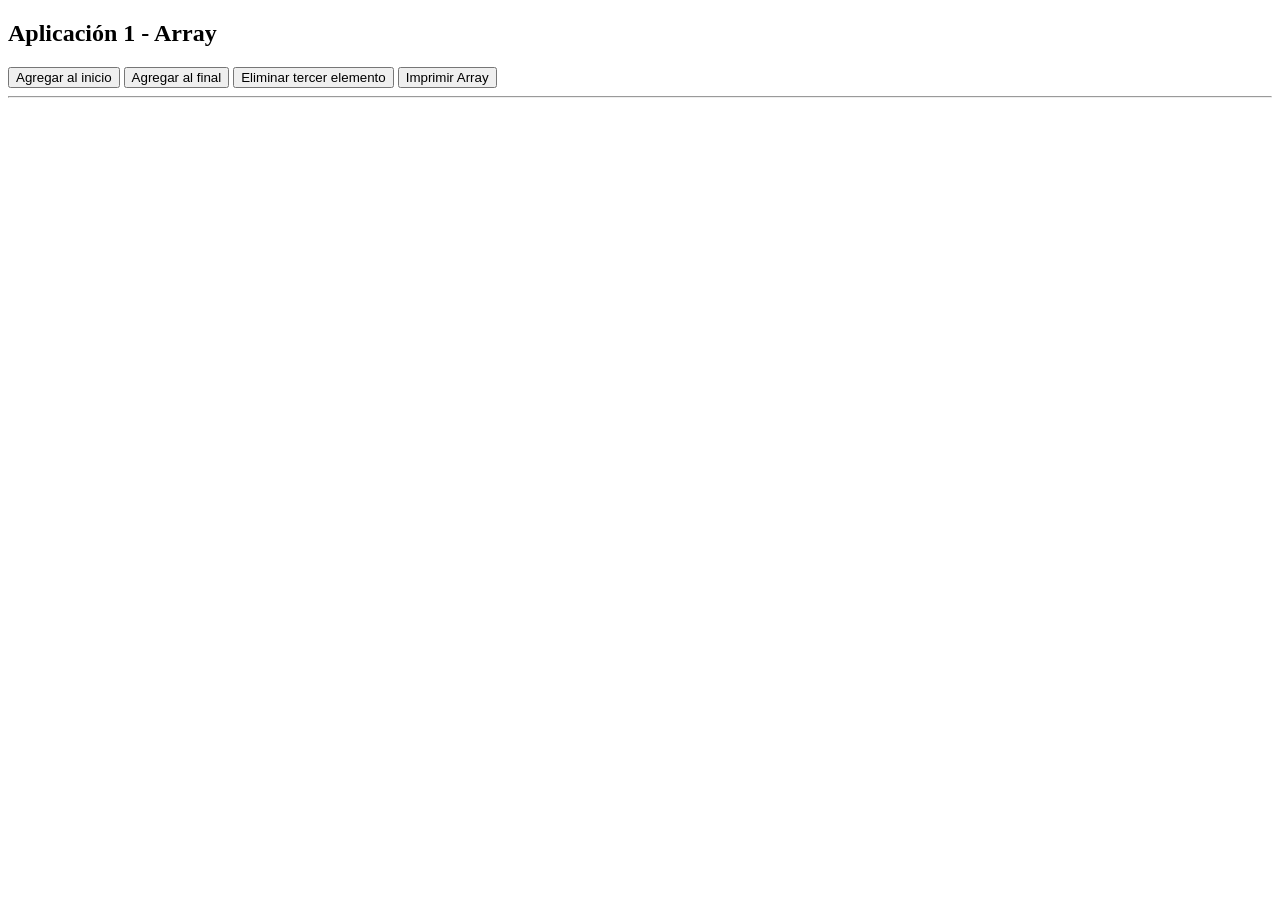
==== app1/index.html @ b0537ecf "Primera entrega del taller" ====
<!DOCTYPE html>
<html lang="es">
<head>
<meta charset="UTF-8">
<title>Aplicación 1</title>
</head>

<body>

<h2>Aplicación 1 - Array</h2>

<button onclick="agregarInicio()">Agregar al inicio</button>

<button onclick="agregarFinal()">Agregar al final</button>

<button onclick="eliminarTercero()">Eliminar tercer elemento</button>

<button onclick="imprimirArray()">Imprimir Array</button>

<hr>

<div id="resultado"></div>

<script src="script.js"></script>

</body>
</html>
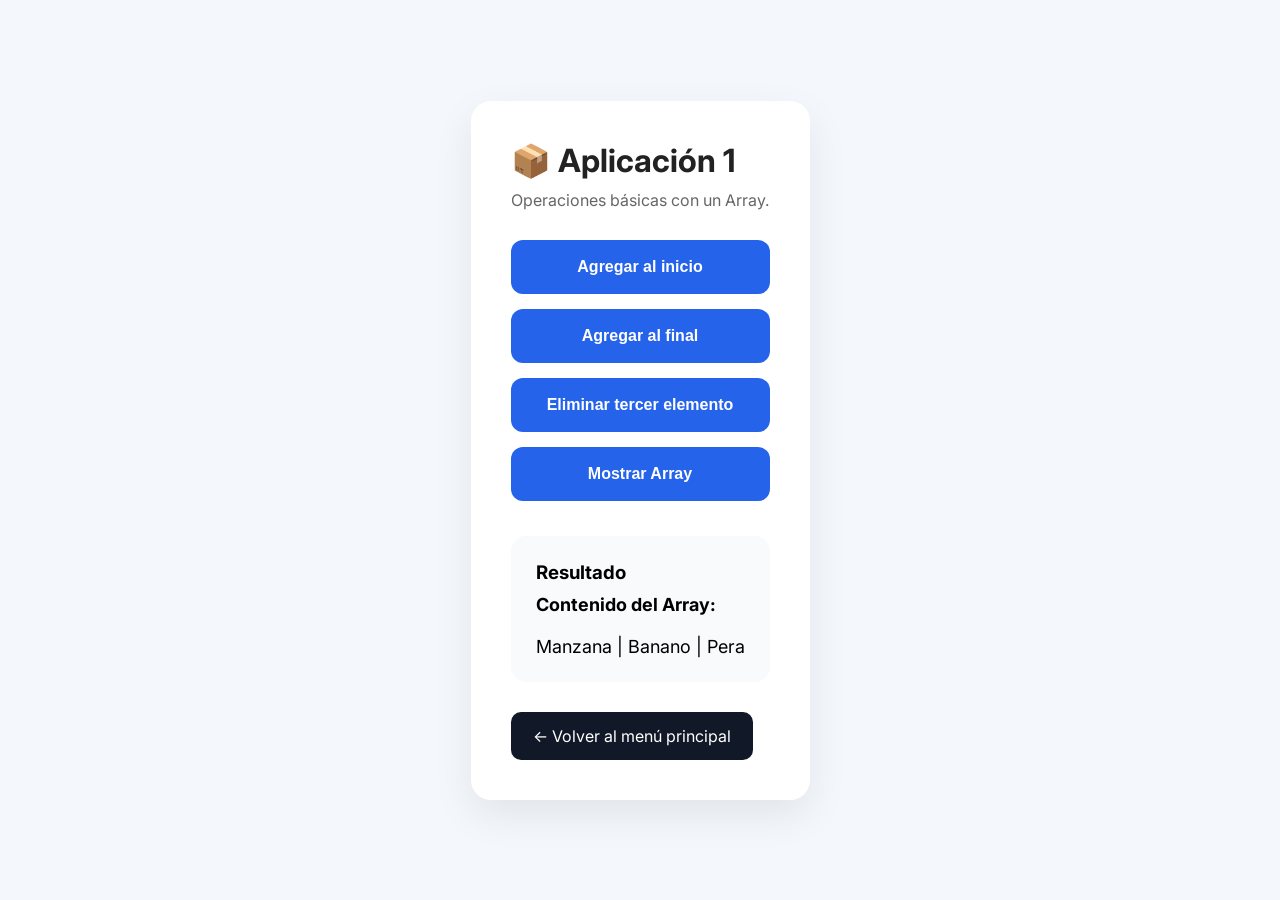
==== commit 6f5503ee: "Rediseño de la aplicación 1" ====
--- a/app1/index.html
+++ b/app1/index.html
@@ -1,13 +1,29 @@
 <!DOCTYPE html>
 <html lang="es">
 <head>
-<meta charset="UTF-8">
-<title>Aplicación 1</title>
+    <meta charset="UTF-8">
+    <meta name="viewport" content="width=device-width, initial-scale=1.0">
+    <title>Aplicación 1 - Array</title>
+
+    <link rel="stylesheet" href="style.css">
+
+    <link rel="preconnect" href="https://fonts.googleapis.com">
+    <link rel="preconnect" href="https://fonts.gstatic.com" crossorigin>
+
+    <link href="https://fonts.googleapis.com/css2?family=Inter:wght@300;400;500;600;700&display=swap" rel="stylesheet">
 </head>
 
 <body>
 
-<h2>Aplicación 1 - Array</h2>
+<div class="container">
+
+<div class="card">
+
+<h1>📦 Aplicación 1</h1>
+
+<p>Operaciones básicas con un Array.</p>
+
+<div class="botones">
 
 <button onclick="agregarInicio()">Agregar al inicio</button>
 
@@ -15,11 +31,25 @@
 
 <button onclick="eliminarTercero()">Eliminar tercer elemento</button>
 
-<button onclick="imprimirArray()">Imprimir Array</button>
+<button onclick="imprimirArray()">Mostrar Array</button>
 
-<hr>
+</div>
+
+<div class="resultado">
+
+<h3>Resultado</h3>
 
 <div id="resultado"></div>
+
+</div>
+
+<a href="../index.html" class="volver">
+← Volver al menú principal
+</a>
+
+</div>
+
+</div>
 
 <script src="script.js"></script>
 
--- a/app1/style.css
+++ b/app1/style.css
@@ -0,0 +1,141 @@
+*{
+    margin:0;
+    padding:0;
+    box-sizing:border-box;
+}
+
+body{
+
+    font-family:'Inter',sans-serif;
+
+    background:#f4f7fb;
+
+    min-height:100vh;
+
+    display:flex;
+
+    justify-content:center;
+
+    align-items:center;
+
+    padding:40px;
+
+}
+
+.card{
+
+    width:100%;
+
+    max-width:900px;
+
+    background:white;
+
+    padding:40px;
+
+    border-radius:20px;
+
+    box-shadow:0 15px 40px rgba(0,0,0,.08);
+
+}
+
+h1{
+
+    margin-bottom:10px;
+
+    color:#222;
+
+}
+
+p{
+
+    color:#666;
+
+    margin-bottom:30px;
+
+}
+
+.botones{
+
+    display:grid;
+
+    grid-template-columns:repeat(auto-fit,minmax(220px,1fr));
+
+    gap:15px;
+
+    margin-bottom:35px;
+
+}
+
+button{
+
+    border:none;
+
+    background:#2563eb;
+
+    color:white;
+
+    padding:18px;
+
+    border-radius:12px;
+
+    cursor:pointer;
+
+    font-size:16px;
+
+    font-weight:600;
+
+    transition:.25s;
+
+}
+
+button:hover{
+
+    transform:translateY(-3px);
+
+    background:#1d4ed8;
+
+}
+
+.resultado{
+
+    background:#f8fafc;
+
+    border-radius:15px;
+
+    padding:25px;
+
+    min-height:120px;
+
+    margin-bottom:30px;
+
+}
+
+#resultado{
+
+    margin-top:10px;
+
+    font-size:18px;
+
+}
+
+.volver{
+
+    display:inline-block;
+
+    text-decoration:none;
+
+    background:#111827;
+
+    color:white;
+
+    padding:14px 22px;
+
+    border-radius:10px;
+
+}
+
+.volver:hover{
+
+    background:black;
+
+}
